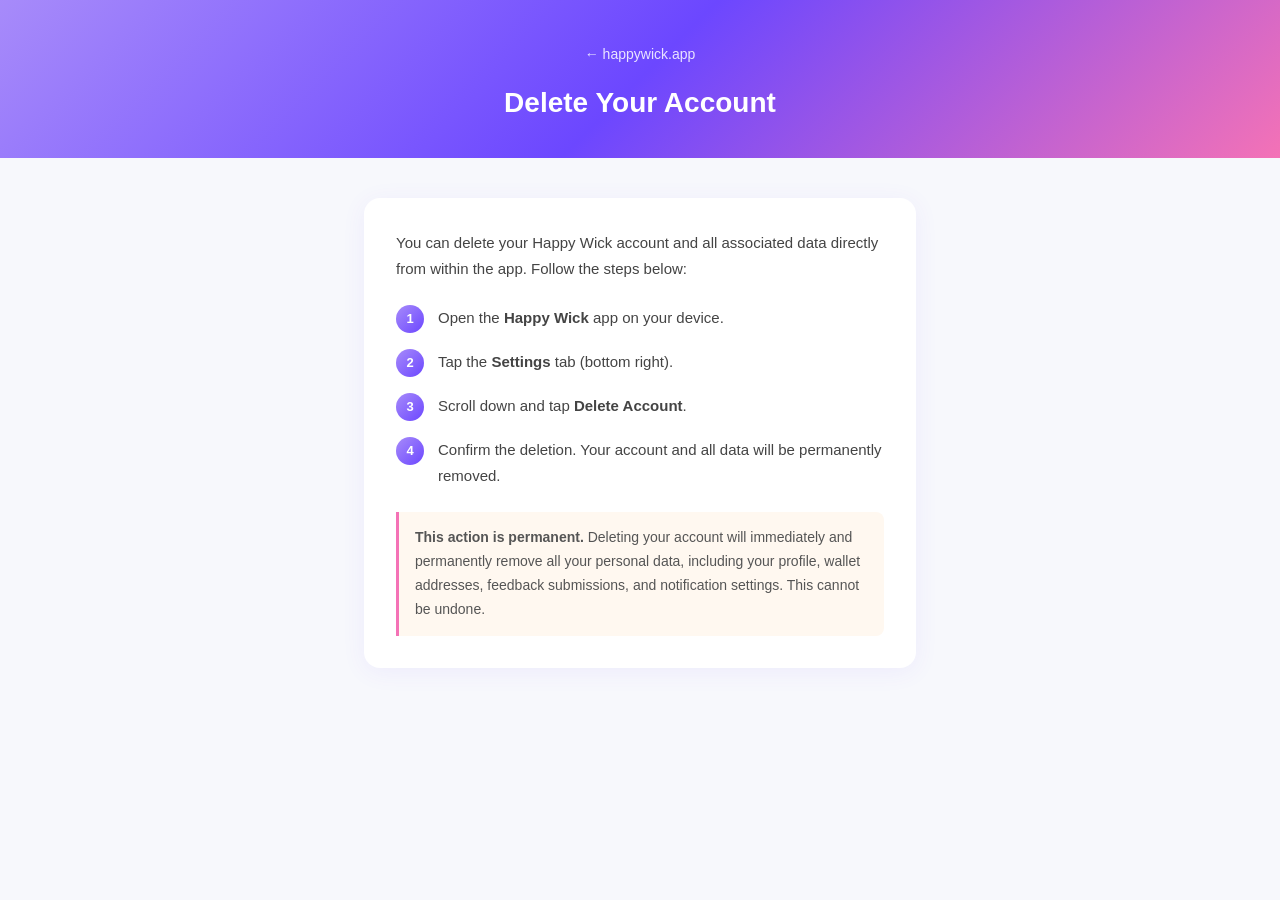
==== delete-account.html @ 7e843ccd "Add files via upload" ====
<!DOCTYPE html>
<html lang="en">
<head>
  <meta charset="UTF-8" />
  <meta name="viewport" content="width=device-width, initial-scale=1.0" />
  <title>Delete Account — Happy Wick</title>
  <style>
    * { box-sizing: border-box; margin: 0; padding: 0; }
    body {
      font-family: -apple-system, BlinkMacSystemFont, 'Segoe UI', Roboto, sans-serif;
      background: #f7f8fc;
      color: #1a1a2e;
      line-height: 1.7;
    }
    header {
      background: linear-gradient(135deg, #a78bfa, #6c47ff, #f472b6);
      padding: 40px 24px 32px;
      text-align: center;
    }
    header a {
      display: inline-block;
      color: rgba(255,255,255,0.85);
      text-decoration: none;
      font-size: 14px;
      margin-bottom: 12px;
    }
    header h1 {
      color: #fff;
      font-size: 28px;
      font-weight: 700;
    }
    main {
      max-width: 600px;
      margin: 40px auto;
      padding: 0 24px 80px;
    }
    .card {
      background: #fff;
      border-radius: 16px;
      padding: 32px;
      box-shadow: 0 4px 24px rgba(108,71,255,0.07);
    }
    p {
      font-size: 15px;
      color: #444;
      margin-bottom: 16px;
    }
    .steps {
      list-style: none;
      margin: 24px 0;
    }
    .steps li {
      display: flex;
      align-items: flex-start;
      gap: 14px;
      margin-bottom: 16px;
      font-size: 15px;
      color: #444;
    }
    .step-num {
      background: linear-gradient(135deg, #a78bfa, #6c47ff);
      color: #fff;
      font-size: 13px;
      font-weight: 700;
      width: 28px;
      height: 28px;
      border-radius: 50%;
      display: flex;
      align-items: center;
      justify-content: center;
      flex-shrink: 0;
    }
    .warning {
      background: #fff8f0;
      border-left: 3px solid #f472b6;
      padding: 14px 16px;
      border-radius: 0 8px 8px 0;
      font-size: 14px;
      color: #555;
      margin-top: 24px;
    }
  </style>
</head>
<body>
  <header>
    <a href="https://happywick.app">← happywick.app</a>
    <h1>Delete Your Account</h1>
  </header>
  <main>
    <div class="card">
      <p>You can delete your Happy Wick account and all associated data directly from within the app. Follow the steps below:</p>

      <ol class="steps">
        <li>
          <span class="step-num">1</span>
          <span>Open the <strong>Happy Wick</strong> app on your device.</span>
        </li>
        <li>
          <span class="step-num">2</span>
          <span>Tap the <strong>Settings</strong> tab (bottom right).</span>
        </li>
        <li>
          <span class="step-num">3</span>
          <span>Scroll down and tap <strong>Delete Account</strong>.</span>
        </li>
        <li>
          <span class="step-num">4</span>
          <span>Confirm the deletion. Your account and all data will be permanently removed.</span>
        </li>
      </ol>

      <div class="warning">
        <strong>This action is permanent.</strong> Deleting your account will immediately and permanently remove all your personal data, including your profile, wallet addresses, feedback submissions, and notification settings. This cannot be undone.
      </div>
    </div>
  </main>
</body>
</html>
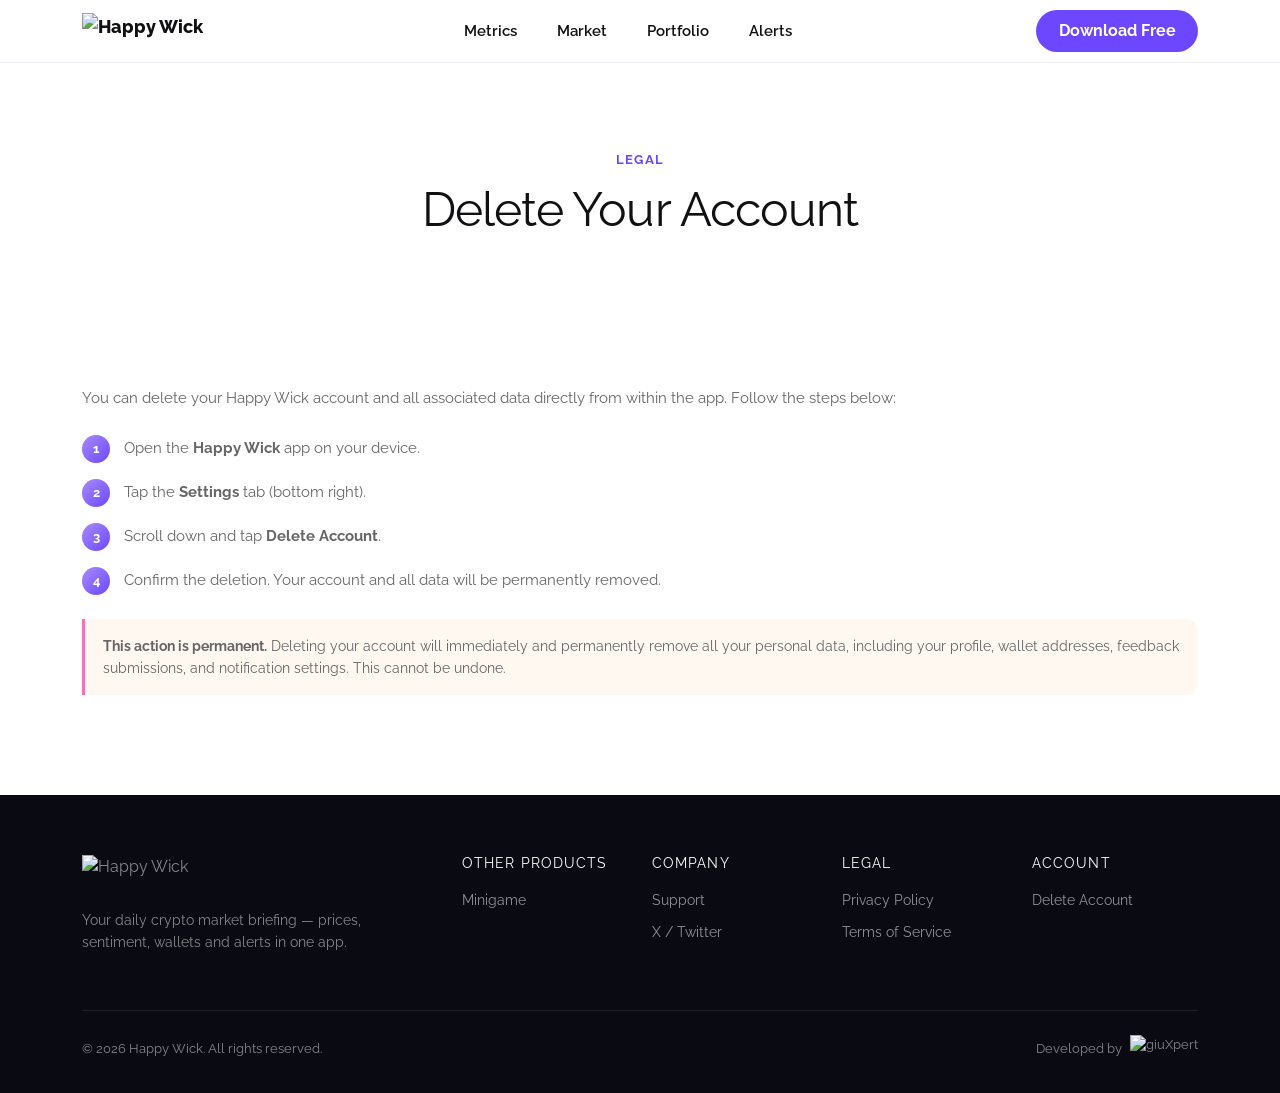
==== commit 0a2a3afe: "Add files via upload" ====
--- a/delete-account.html
+++ b/delete-account.html
@@ -1,118 +1,192 @@
-<!DOCTYPE html>
+<!doctype html>
 <html lang="en">
-<head>
-  <meta charset="UTF-8" />
-  <meta name="viewport" content="width=device-width, initial-scale=1.0" />
-  <title>Delete Account — Happy Wick</title>
-  <style>
-    * { box-sizing: border-box; margin: 0; padding: 0; }
-    body {
-      font-family: -apple-system, BlinkMacSystemFont, 'Segoe UI', Roboto, sans-serif;
-      background: #f7f8fc;
-      color: #1a1a2e;
-      line-height: 1.7;
-    }
-    header {
-      background: linear-gradient(135deg, #a78bfa, #6c47ff, #f472b6);
-      padding: 40px 24px 32px;
-      text-align: center;
-    }
-    header a {
-      display: inline-block;
-      color: rgba(255,255,255,0.85);
-      text-decoration: none;
-      font-size: 14px;
-      margin-bottom: 12px;
-    }
-    header h1 {
-      color: #fff;
-      font-size: 28px;
-      font-weight: 700;
-    }
-    main {
-      max-width: 600px;
-      margin: 40px auto;
-      padding: 0 24px 80px;
-    }
-    .card {
-      background: #fff;
-      border-radius: 16px;
-      padding: 32px;
-      box-shadow: 0 4px 24px rgba(108,71,255,0.07);
-    }
-    p {
-      font-size: 15px;
-      color: #444;
-      margin-bottom: 16px;
-    }
-    .steps {
-      list-style: none;
-      margin: 24px 0;
-    }
-    .steps li {
-      display: flex;
-      align-items: flex-start;
-      gap: 14px;
-      margin-bottom: 16px;
-      font-size: 15px;
-      color: #444;
-    }
-    .step-num {
-      background: linear-gradient(135deg, #a78bfa, #6c47ff);
-      color: #fff;
-      font-size: 13px;
-      font-weight: 700;
-      width: 28px;
-      height: 28px;
-      border-radius: 50%;
-      display: flex;
-      align-items: center;
-      justify-content: center;
-      flex-shrink: 0;
-    }
-    .warning {
-      background: #fff8f0;
-      border-left: 3px solid #f472b6;
-      padding: 14px 16px;
-      border-radius: 0 8px 8px 0;
-      font-size: 14px;
-      color: #555;
-      margin-top: 24px;
-    }
-  </style>
-</head>
-<body>
-  <header>
-    <a href="https://happywick.app">← happywick.app</a>
-    <h1>Delete Your Account</h1>
-  </header>
-  <main>
-    <div class="card">
-      <p>You can delete your Happy Wick account and all associated data directly from within the app. Follow the steps below:</p>
+  <head>
+    <meta charset="UTF-8" />
+    <meta name="viewport" content="width=device-width,initial-scale=1.0" />
+    <title>Delete Account — Happy Wick</title>
+    <meta
+      name="description"
+      content="Step-by-step instructions to permanently delete your Happy Wick account and all associated data."
+    />
+    <link rel="canonical" href="https://happywick.app/delete-account.html" />
+    <meta name="theme-color" content="#6c47ff" />
+    <meta name="robots" content="noindex, follow" />
 
-      <ol class="steps">
-        <li>
-          <span class="step-num">1</span>
-          <span>Open the <strong>Happy Wick</strong> app on your device.</span>
-        </li>
-        <li>
-          <span class="step-num">2</span>
-          <span>Tap the <strong>Settings</strong> tab (bottom right).</span>
-        </li>
-        <li>
-          <span class="step-num">3</span>
-          <span>Scroll down and tap <strong>Delete Account</strong>.</span>
-        </li>
-        <li>
-          <span class="step-num">4</span>
-          <span>Confirm the deletion. Your account and all data will be permanently removed.</span>
-        </li>
-      </ol>
+    <!-- Open Graph -->
+    <meta property="og:type" content="website" />
+    <meta property="og:site_name" content="Happy Wick" />
+    <meta property="og:title" content="Delete Account — Happy Wick" />
+    <meta
+      property="og:description"
+      content="Step-by-step instructions to permanently delete your Happy Wick account and all associated data."
+    />
+    <meta property="og:url" content="https://happywick.app/delete-account.html" />
+    <meta property="og:image" content="https://happywick.app/images/main-banner.png" />
 
-      <div class="warning">
-        <strong>This action is permanent.</strong> Deleting your account will immediately and permanently remove all your personal data, including your profile, wallet addresses, feedback submissions, and notification settings. This cannot be undone.
+    <link rel="icon" type="image/png" href="favicon-96x96.png" sizes="96x96" />
+    <link rel="icon" type="image/svg+xml" href="favicon.svg" />
+    <link rel="shortcut icon" href="favicon.ico" />
+    <link rel="apple-touch-icon" sizes="180x180" href="apple-touch-icon.png" />
+    <link rel="manifest" href="site.webmanifest" />
+
+    <!-- Bootstrap 5 -->
+    <link
+      href="https://cdn.jsdelivr.net/npm/bootstrap@5.3.3/dist/css/bootstrap.min.css"
+      rel="stylesheet"
+    />
+    <link
+      href="https://cdn.jsdelivr.net/npm/bootstrap-icons@1.11.3/font/bootstrap-icons.min.css"
+      rel="stylesheet"
+    />
+
+    <!-- Raleway -->
+    <link
+      href="https://fonts.googleapis.com/css2?family=Raleway:wght@400;500;600;700;800;900&display=swap"
+      rel="stylesheet"
+    />
+
+    <link rel="stylesheet" href="master-style.css" />
+  </head>
+  <body>
+    <!-- ══ NAVBAR ══ -->
+    <nav class="navbar navbar-expand-lg fixed-top" id="mainNav">
+      <div class="container">
+        <a class="navbar-brand navbar-brand-custom" href="index.html">
+          <img src="images/happy-wick-header.png" alt="Happy Wick" class="navbar-logo" />
+        </a>
+        <button
+          class="navbar-toggler"
+          type="button"
+          data-bs-toggle="collapse"
+          data-bs-target="#navContent"
+        >
+          <span class="navbar-toggler-icon"></span>
+        </button>
+        <div class="collapse navbar-collapse" id="navContent">
+          <ul class="navbar-nav mx-auto gap-lg-4 py-3 py-lg-0">
+            <li class="nav-item">
+              <a class="nav-link nav-link-custom" href="index.html#metrics">Metrics</a>
+            </li>
+            <li class="nav-item">
+              <a class="nav-link nav-link-custom" href="index.html#market">Market</a>
+            </li>
+            <li class="nav-item">
+              <a class="nav-link nav-link-custom" href="index.html#portfolio">Portfolio</a>
+            </li>
+            <li class="nav-item">
+              <a class="nav-link nav-link-custom" href="index.html#alerts">Alerts</a>
+            </li>
+          </ul>
+          <a href="index.html#cta" class="btn btn-brand">Download Free</a>
+        </div>
       </div>
-    </div>
-  </main>
-</body>
+    </nav>
+
+    <!-- ══ LEGAL HEADER ══ -->
+    <section class="legal-header">
+      <div class="container text-center">
+        <div class="section-eyebrow">Legal</div>
+        <h1 class="section-title">Delete Your Account</h1>
+      </div>
+    </section>
+
+    <!-- ══ LEGAL CONTENT ══ -->
+    <section class="legal-content">
+      <div class="container">
+        <div class="legal-section">
+          <p>
+            You can delete your Happy Wick account and all associated data directly from within
+            the app. Follow the steps below:
+          </p>
+
+          <ol class="steps">
+            <li>
+              <span class="step-num">1</span>
+              <span>Open the <strong>Happy Wick</strong> app on your device.</span>
+            </li>
+            <li>
+              <span class="step-num">2</span>
+              <span>Tap the <strong>Settings</strong> tab (bottom right).</span>
+            </li>
+            <li>
+              <span class="step-num">3</span>
+              <span>Scroll down and tap <strong>Delete Account</strong>.</span>
+            </li>
+            <li>
+              <span class="step-num">4</span>
+              <span>Confirm the deletion. Your account and all data will be permanently removed.</span>
+            </li>
+          </ol>
+
+          <div class="legal-warning">
+            <strong>This action is permanent.</strong> Deleting your account will immediately and
+            permanently remove all your personal data, including your profile, wallet addresses,
+            feedback submissions, and notification settings. This cannot be undone.
+          </div>
+        </div>
+      </div>
+    </section>
+
+    <!-- ══ FOOTER ══ -->
+    <footer>
+      <div class="container">
+        <div class="row g-4">
+          <div class="col-lg-4">
+            <img src="images/happy-wick-logo.png" alt="Happy Wick" class="foot-brand-logo" />
+            <p style="max-width: 320px; font-size: 0.88rem; line-height: 1.6">
+              Your daily crypto market briefing — prices, sentiment, wallets and alerts in one
+              app.
+            </p>
+          </div>
+          <div class="col-6 col-lg-2">
+            <h6>Other Products</h6>
+            <a
+              href="https://play.google.com/store/apps/details?id=com.happywick.minigames"
+              target="_blank"
+              rel="noopener noreferrer"
+              >Minigame</a
+            >
+          </div>
+          <div class="col-6 col-lg-2">
+            <h6>Company</h6>
+            <a href="support.html">Support</a>
+            <a href="https://x.com/HappyWickApp" target="_blank" rel="noopener noreferrer"
+              >X / Twitter</a
+            >
+          </div>
+          <div class="col-6 col-lg-2">
+            <h6>Legal</h6>
+            <a href="privacy.html">Privacy Policy</a>
+            <a href="terms.html">Terms of Service</a>
+          </div>
+          <div class="col-6 col-lg-2">
+            <h6>Account</h6>
+            <a href="delete-account.html">Delete Account</a>
+          </div>
+        </div>
+        <div class="foot-bottom d-flex flex-wrap justify-content-between align-items-center gap-2">
+          <span>© 2026 Happy Wick. All rights reserved.</span>
+          <span class="foot-dev">
+            Developed by <img src="images/giuXpert.png" alt="giuXpert" class="foot-dev-logo" />
+          </span>
+        </div>
+      </div>
+    </footer>
+
+    <!-- Bootstrap JS -->
+    <script src="https://cdn.jsdelivr.net/npm/bootstrap@5.3.3/dist/js/bootstrap.bundle.min.js"></script>
+    <script>
+      window.addEventListener('scroll', function () {
+        document.getElementById('mainNav').classList.toggle('scrolled', window.scrollY > 10);
+      });
+    </script>
+
+    <!-- Cloudflare Web Analytics -->
+    <script
+      type="module"
+      src="https://static.cloudflareinsights.com/beacon.min.js"
+      data-cf-beacon='{"token": "a2615835d6644ad5b0c98f97fc6fed60"}'
+    ></script>
+    <!-- End Cloudflare Web Analytics -->
+  </body>
 </html>
--- a/master-style.css
+++ b/master-style.css
@@ -0,0 +1,513 @@
+:root {
+  --primary: #6c47ff;
+  --primary-light: #a78bfa;
+  --pink: #f472b6;
+  --bg-light: #f7f8fc;
+  --text-primary: #111114;
+  --text-secondary: #666;
+  --border: #eef0f5;
+}
+
+* {
+  box-sizing: border-box;
+}
+
+html {
+  scroll-behavior: smooth;
+}
+
+body {
+  font-family: 'Raleway', sans-serif;
+  color: var(--text-primary);
+  background: #fff;
+  overflow-x: hidden;
+}
+
+h1,
+h2,
+h3,
+h4,
+h5,
+h6 {
+  font-family: 'Raleway', sans-serif;
+  font-weight: 400;
+  letter-spacing: -0.02em;
+}
+
+.text-grad {
+  background: linear-gradient(90deg, var(--primary-light), var(--primary), var(--pink));
+  -webkit-background-clip: text;
+  -webkit-text-fill-color: transparent;
+  background-clip: text;
+}
+
+.bg-brand-gradient {
+  background: linear-gradient(
+    135deg,
+    var(--primary-light) 0%,
+    var(--primary) 45%,
+    var(--pink) 100%
+  );
+}
+
+/* ── NAVBAR ── */
+.navbar-brand-custom {
+  font-weight: 800;
+  font-size: 1.15rem;
+  color: var(--text-primary) !important;
+}
+.navbar-brand-custom .dot {
+  color: var(--primary);
+}
+.navbar-logo {
+  height: 36px;
+  width: auto;
+  display: block;
+}
+#mainNav {
+  background: rgba(255, 255, 255, 0.85);
+  backdrop-filter: blur(10px);
+  border-bottom: 1px solid var(--border);
+  transition: box-shadow 0.2s;
+}
+#mainNav.scrolled {
+  box-shadow: 0 4px 20px rgba(17, 17, 20, 0.06);
+}
+.nav-link-custom {
+  font-weight: 600;
+  font-size: 0.92rem;
+  color: var(--text-primary);
+}
+.nav-link-custom:hover {
+  color: var(--primary);
+}
+.btn-brand {
+  background: var(--primary);
+  color: #fff;
+  font-weight: 700;
+  border-radius: 50px;
+  padding: 0.55rem 1.4rem;
+  border: none;
+}
+.btn-brand:hover {
+  background: #5a37e0;
+  color: #fff;
+}
+
+/* ── HERO (index-2) ── */
+#hero {
+  padding: 100px 0 45px;
+  background: linear-gradient(180deg, #ffffff 0%, #eaf2ff 100%);
+}
+.hero-banner {
+  border-radius: 24px;
+  min-height: 70vh;
+  padding: 60px;
+  position: relative;
+  overflow: hidden;
+}
+.hero-banner::before {
+  content: '';
+  position: absolute;
+  inset: 0;
+  background: url('images/main-banner.png') center center / cover no-repeat;
+  z-index: 0;
+}
+@media (max-width: 767px) {
+  .hero-banner {
+    padding: 40px 24px;
+    min-height: 60vh;
+  }
+  .hero-banner::before {
+    background-position: 70% center;
+  }
+  .hero-logo {
+    height: 56px !important;
+  }
+}
+.hero-left-content {
+  max-width: 600px;
+  position: relative;
+  z-index: 1;
+}
+.hero-logo {
+  height: 112px;
+  width: auto;
+  margin-bottom: 32px;
+  display: block;
+  filter: drop-shadow(0 6px 16px rgba(0, 0, 0, 0.3));
+}
+.hero-heading {
+  font-size: clamp(2.4rem, 4.5vw, 3.4rem);
+  line-height: 1.08;
+  color: #ffffff;
+  text-shadow: 3px 3px 15px black;
+}
+.hero-heading em {
+  font-style: normal;
+  color: #000;
+}
+.hero-heading-wrap {
+  position: relative;
+}
+.hero-mascot {
+  position: absolute;
+  z-index: 2;
+  transform-origin: bottom;
+}
+.hero-mascot-bull {
+  width: 110px;
+  left: -130px;
+  top: -60px;
+  filter: drop-shadow(0 20px 30px rgba(0, 212, 200, 0.3));
+  animation: mBull 3.5s ease-in-out infinite;
+}
+.hero-mascot-bear {
+  width: 90px;
+  right: -110px;
+  bottom: 10px;
+  filter: drop-shadow(0 20px 30px rgba(255, 77, 109, 0.25));
+  animation: mBear 4s ease-in-out infinite;
+}
+@keyframes mBull {
+  0%,
+  100% {
+    transform: translateY(0) rotate(-2deg);
+  }
+  50% {
+    transform: translateY(-14px) rotate(2deg);
+  }
+}
+@keyframes mBear {
+  0%,
+  100% {
+    transform: translateY(0) rotate(2deg);
+  }
+  50% {
+    transform: translateY(-10px) rotate(-2deg);
+  }
+}
+@media (max-width: 767px) {
+  .hero-mascot {
+    display: none;
+  }
+}
+.hero-disclaimer {
+  margin-top: 18px;
+  font-size: 0.68rem;
+  line-height: 1.6;
+  color: rgba(255, 255, 255, 0.5);
+}
+.hero-disclaimer a {
+  color: rgba(255, 255, 255, 0.7);
+  text-decoration: underline;
+}
+.hero-disclaimer a:hover {
+  color: #fff;
+}
+.store-text {
+  margin-top: 28px;
+  margin-bottom: 14px;
+  font-weight: 600;
+  color: #fff;
+}
+.store-badges {
+  display: flex;
+  gap: 14px;
+  flex-wrap: wrap;
+}
+.store-badge {
+  display: inline-flex;
+  align-items: center;
+  justify-content: center;
+  background: rgba(255, 255, 255, 0.9);
+  backdrop-filter: blur(10px);
+  border: 1px solid rgba(255, 255, 255, 0.6);
+  border-radius: 14px;
+  padding: 2px 8px;
+  color: #000;
+  transition:
+    background 0.2s,
+    transform 0.2s;
+}
+.store-badge svg {
+  height: 46px;
+  width: auto;
+  display: block;
+}
+.store-badge:hover {
+  background: rgba(255, 255, 255, 0.5);
+  transform: translateY(-2px);
+}
+
+/* ── EMPTY PLACEHOLDER SECTIONS (index-2) ── */
+.empty-section {
+  min-height: 60vh;
+  scroll-margin-top: 90px;
+  padding: 100px 0;
+}
+#alerts {
+  padding-bottom: 30px;
+}
+#market {
+  background: var(--bg-light);
+}
+
+/* ── SECTION HEADINGS (shared: empty placeholder sections + legal header) ── */
+.section-eyebrow {
+  font-size: 0.8rem;
+  font-weight: 700;
+  color: var(--primary);
+  text-transform: uppercase;
+  letter-spacing: 0.1em;
+  margin-bottom: 12px;
+}
+.section-title {
+  font-size: 3rem; /* 48px */
+  margin-bottom: 16px;
+}
+.section-sub {
+  color: var(--text-secondary);
+  max-width: 560px;
+  margin: 0 auto;
+  line-height: 1.7;
+}
+.inline-link {
+  color: var(--primary);
+  font-weight: 600;
+  text-decoration: underline;
+}
+.inline-link:hover {
+  color: #5a37e0;
+}
+
+/* ── MARKET SHOWCASE IMAGE ── */
+.market-showcase-img {
+  display: block;
+  width: 100%;
+  max-width: 450px;
+  height: auto;
+  border-radius: 20px;
+  margin: 16px auto 0;
+}
+
+/* ── METRIC CARDS (Live Metrics section) ── */
+.metric-card {
+  background: #fff;
+  border: 1px solid var(--border);
+  border-radius: 20px;
+  padding: 28px;
+  height: 100%;
+}
+.metric-card h3 {
+  font-size: 1.1rem;
+  font-weight: 700;
+  margin-bottom: 16px;
+}
+.metric-card-img {
+  display: block;
+  width: 100%;
+  height: auto;
+  border-radius: 14px;
+  margin-bottom: 16px;
+}
+.metric-card p {
+  color: var(--text-secondary);
+  font-size: 0.9rem;
+  line-height: 1.7;
+  margin: 0;
+}
+
+/* ── MASCOTS / MINIGAME (index-2) ── */
+#mascots {
+  padding: 0;
+}
+.mascot-banner {
+  border-radius: 24px;
+  min-height: 320px;
+  background: url('images/game.png') center center / cover no-repeat;
+  border: 1px solid var(--border);
+  padding: 60px 40px;
+  margin-bottom: 50px;
+  display: flex;
+  flex-direction: column;
+  align-items: center;
+  justify-content: center;
+}
+@media (max-width: 767px) {
+  .mascot-banner {
+    background-position: -740px center;
+  }
+}
+
+/* ── CTA (index-2) ── */
+#cta {
+  padding: 90px 0;
+  color: #fff;
+  text-align: center;
+  position: relative;
+  overflow: hidden;
+}
+#cta h2 {
+  color: #fff;
+  font-size: clamp(1.8rem, 3.5vw, 2.6rem);
+  margin-bottom: 16px;
+}
+#cta p {
+  color: rgba(255, 255, 255, 0.85);
+  max-width: 480px;
+  margin: 0 auto 32px;
+}
+
+/* ── LEGAL HEADER (terms / privacy) ── */
+.legal-header {
+  padding: 150px 0 60px;
+  text-align: center;
+  color: var(--text-primary);
+}
+.legal-header p {
+  color: var(--text-secondary);
+  font-size: 0.9rem;
+  margin: 0;
+}
+
+/* ── LEGAL CONTENT (terms / privacy) ── */
+.legal-content {
+  padding: 70px 0 100px;
+  background: #fff;
+}
+.legal-section {
+  margin-bottom: 30px;
+}
+.legal-section:last-child {
+  margin-bottom: 0;
+}
+.legal-section h2 {
+  font-size: 0.85rem;
+  font-weight: 700;
+  color: #000;
+  text-transform: uppercase;
+  letter-spacing: 0.06em;
+  margin-bottom: 10px;
+}
+.legal-section p {
+  color: var(--text-secondary);
+  font-size: 0.95rem;
+  line-height: 1.75;
+  margin-bottom: 10px;
+}
+.legal-section p:last-child {
+  margin-bottom: 0;
+}
+.legal-section ul {
+  padding-left: 20px;
+  margin: 10px 0;
+}
+.legal-section li {
+  color: var(--text-secondary);
+  font-size: 0.95rem;
+  line-height: 1.75;
+  margin-bottom: 6px;
+}
+.legal-warning {
+  background: #fff8f0;
+  border-left: 3px solid var(--pink);
+  padding: 16px 18px;
+  border-radius: 0 12px 12px 0;
+  font-size: 0.9rem;
+  color: var(--text-secondary);
+  margin-top: 8px;
+}
+
+/* ── DELETE ACCOUNT STEPS ── */
+.steps {
+  list-style: none;
+  padding: 0;
+  margin: 24px 0;
+}
+.steps li {
+  display: flex;
+  align-items: flex-start;
+  gap: 14px;
+  margin-bottom: 16px;
+  font-size: 0.95rem;
+  color: var(--text-secondary);
+}
+.step-num {
+  background: linear-gradient(135deg, var(--primary-light), var(--primary));
+  color: #fff;
+  font-size: 0.8rem;
+  font-weight: 700;
+  width: 28px;
+  height: 28px;
+  border-radius: 50%;
+  display: flex;
+  align-items: center;
+  justify-content: center;
+  flex-shrink: 0;
+}
+
+/* ── SUPPORT FAQ ── */
+.faq-item {
+  border-bottom: 1px solid var(--border);
+  padding: 16px 0;
+}
+.faq-item:last-child {
+  border-bottom: none;
+  padding-bottom: 0;
+}
+.faq-q {
+  font-size: 0.95rem;
+  font-weight: 600;
+  color: var(--text-primary);
+  margin-bottom: 6px;
+}
+.faq-a {
+  font-size: 0.9rem;
+  color: var(--text-secondary);
+}
+
+/* ── FOOTER ── */
+footer {
+  background: #0a0a12;
+  color: rgba(255, 255, 255, 0.5);
+  padding: 60px 0 30px;
+}
+footer h6 {
+  color: #fff;
+  font-size: 0.85rem;
+  text-transform: uppercase;
+  letter-spacing: 0.08em;
+  margin-bottom: 18px;
+}
+footer a {
+  color: rgba(255, 255, 255, 0.55);
+  text-decoration: none;
+  font-size: 0.9rem;
+  display: block;
+  margin-bottom: 10px;
+}
+footer a:hover {
+  color: #fff;
+}
+.foot-brand-logo {
+  height: 40px;
+  width: auto;
+  margin-bottom: 14px;
+  display: block;
+}
+footer .foot-bottom {
+  border-top: 1px solid rgba(255, 255, 255, 0.08);
+  margin-top: 40px;
+  padding-top: 24px;
+  font-size: 0.8rem;
+}
+.foot-dev {
+  display: inline-flex;
+  align-items: center;
+  gap: 8px;
+}
+.foot-dev-logo {
+  height: 28px;
+  width: auto;
+}
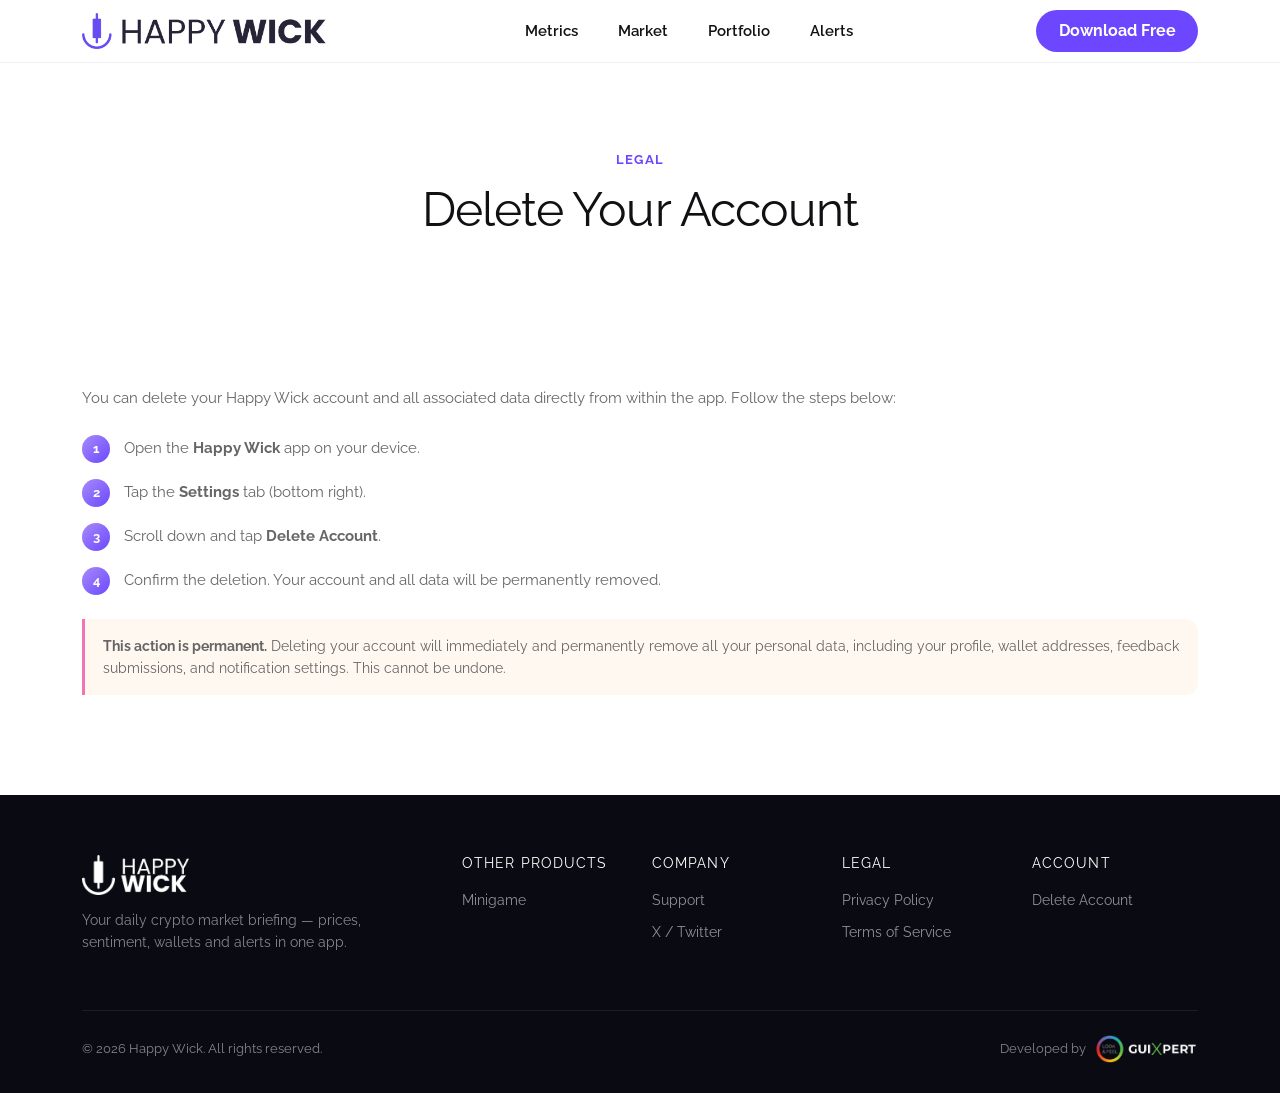
==== commit 5200434e: "Add files via upload" ====
--- a/delete-account.html
+++ b/delete-account.html
@@ -21,7 +21,7 @@
       content="Step-by-step instructions to permanently delete your Happy Wick account and all associated data."
     />
     <meta property="og:url" content="https://happywick.app/delete-account.html" />
-    <meta property="og:image" content="https://happywick.app/images/main-banner.png" />
+    <meta property="og:image" content="https://happywick.app/images/social.png" />
 
     <link rel="icon" type="image/png" href="favicon-96x96.png" sizes="96x96" />
     <link rel="icon" type="image/svg+xml" href="favicon.svg" />
